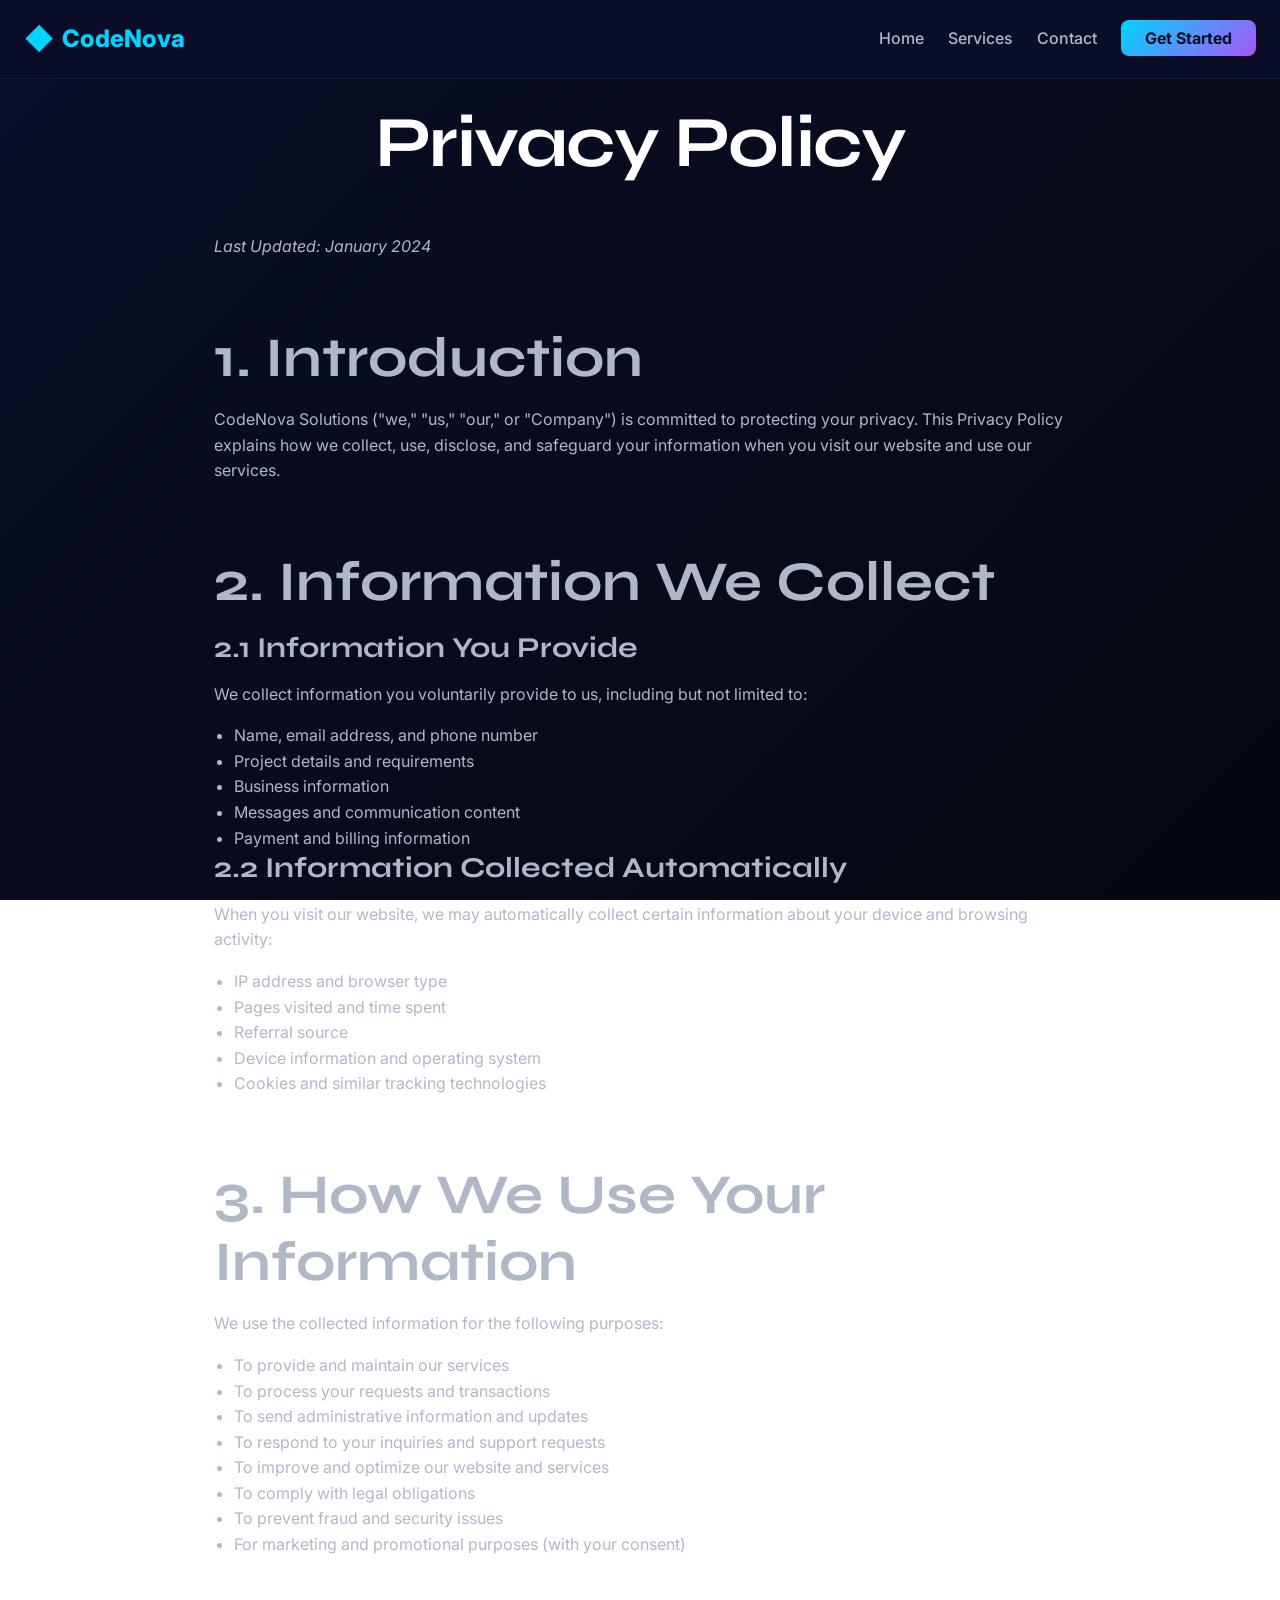
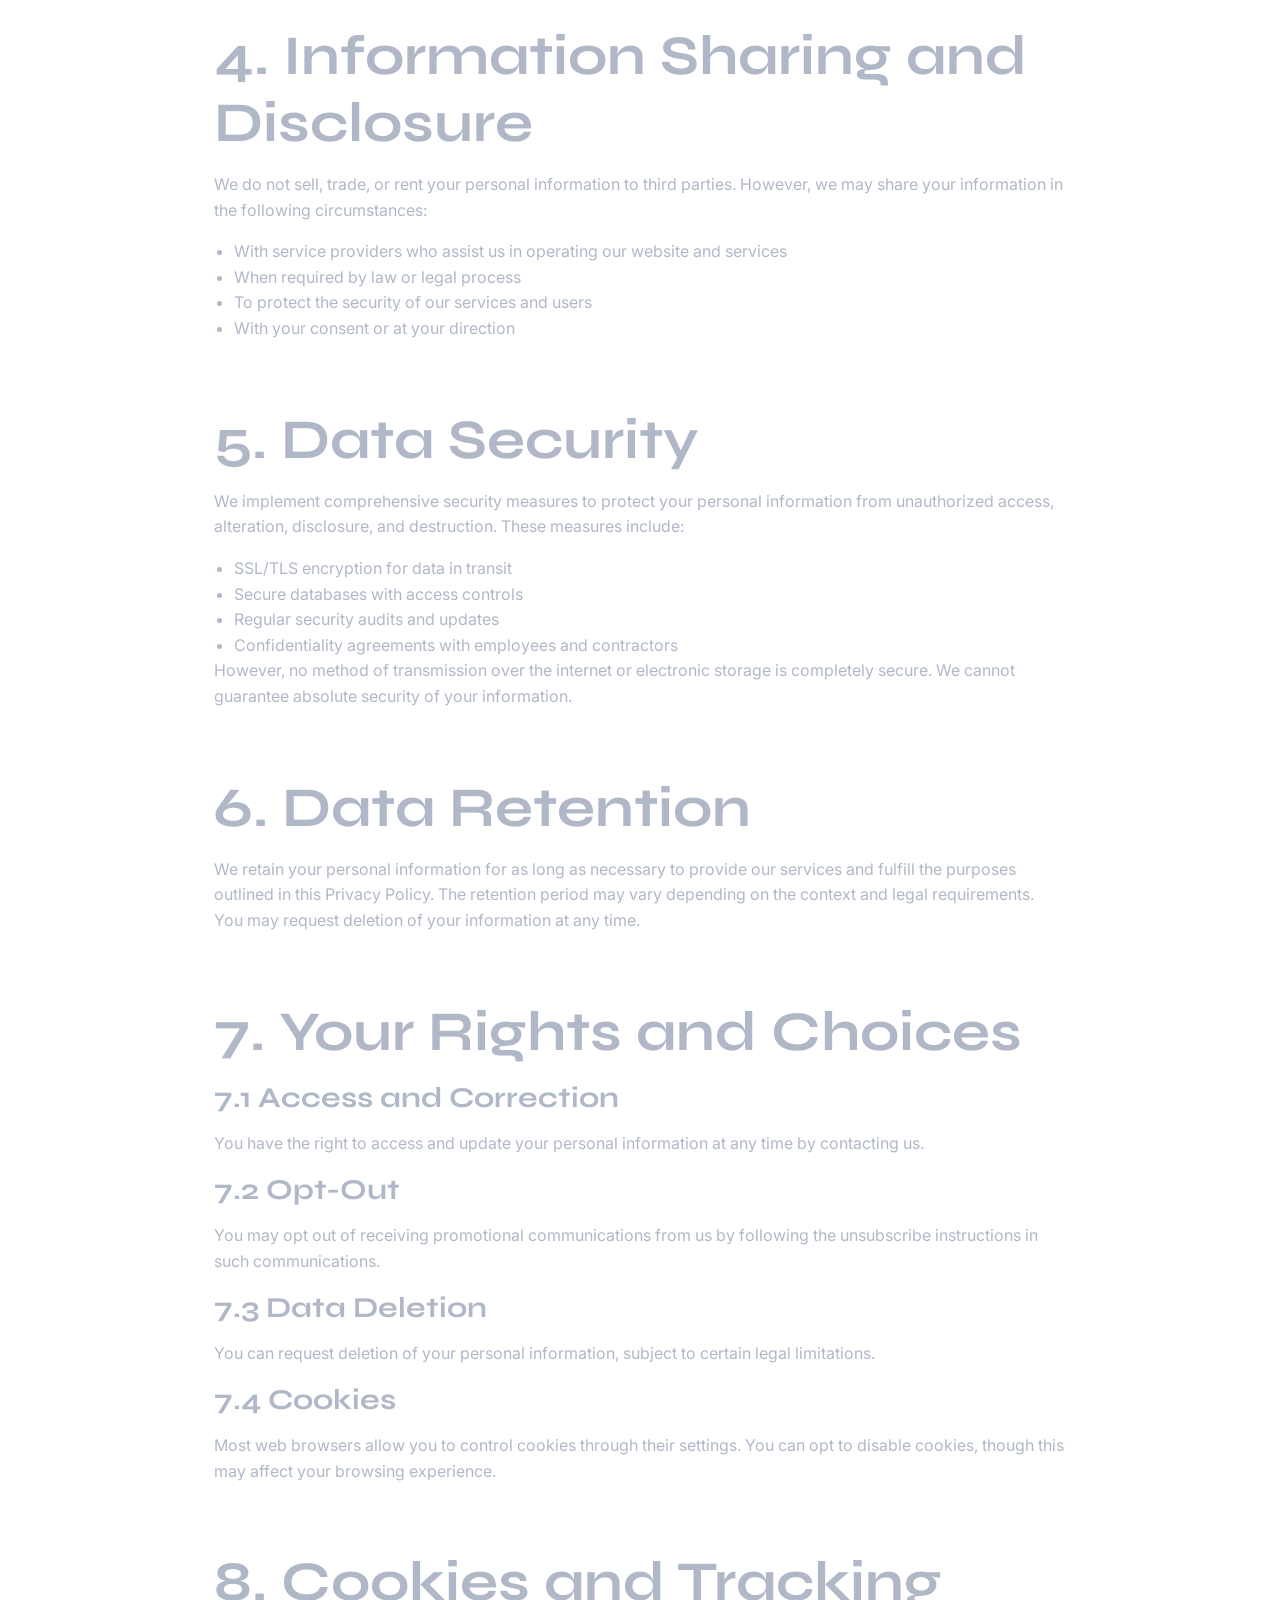
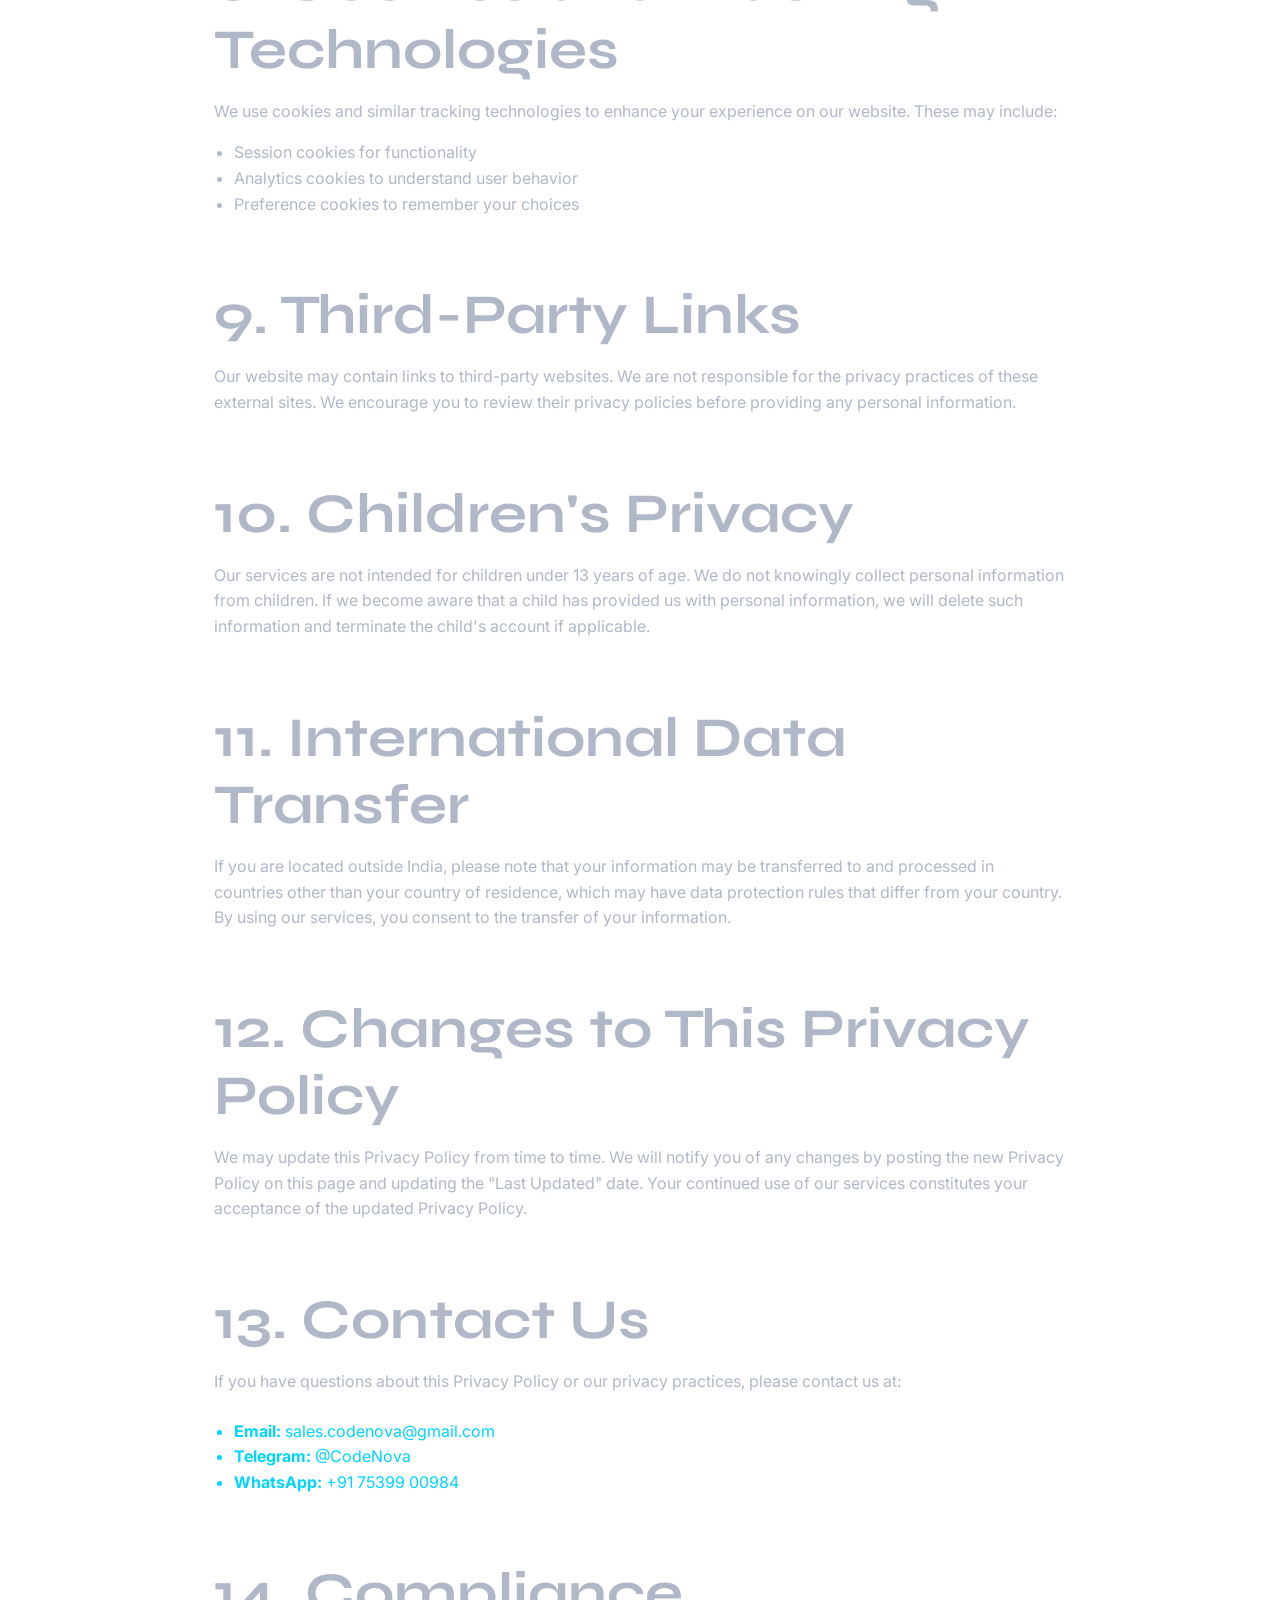
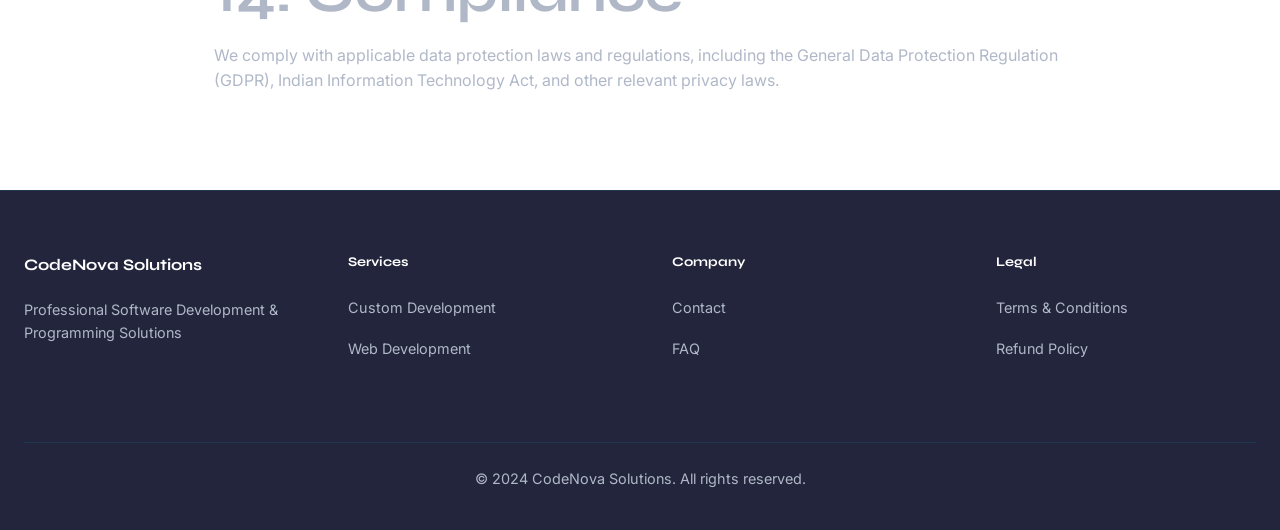
==== privacy.html @ b15859e9 "Add files via upload" ====
<!DOCTYPE html>
<html lang="en">
<head>
    <meta charset="UTF-8">
    <meta name="viewport" content="width=device-width, initial-scale=1.0">
    <meta name="description" content="Privacy Policy for CodeNova Solutions - Professional Software Development Services">
    <meta name="keywords" content="privacy policy, data protection, GDPR, information security">
    <title>Privacy Policy - CodeNova Solutions</title>
    <link rel="icon" type="image/png" href="data:image/svg+xml,<svg xmlns='http://www.w3.org/2000/svg' viewBox='0 0 100 100'><rect fill='%2300d4ff' width='100' height='100'/><text x='50' y='60' font-size='60' font-weight='bold' text-anchor='middle' fill='%230a0e27'>CN</text></svg>">
    <link rel="preconnect" href="https://fonts.googleapis.com">
    <link rel="preconnect" href="https://fonts.gstatic.com" crossorigin>
    <link href="https://fonts.googleapis.com/css2?family=Inter:wght@300;400;500;600;700;800&family=Syne:wght@400;500;600;700;800&display=swap" rel="stylesheet">
    <link rel="stylesheet" href="style.css">
</head>
<body>
    <!-- Navigation -->
    <nav class="navbar">
        <div class="navbar-container">
            <div class="navbar-brand">
                <span class="brand-icon">◆</span>
                <span class="brand-text">CodeNova</span>
            </div>
            <div class="hamburger" id="hamburger">
                <span></span>
                <span></span>
                <span></span>
            </div>
            <ul class="nav-menu" id="navMenu">
                <li><a href="index.html" class="nav-link">Home</a></li>
                <li><a href="index.html#services" class="nav-link">Services</a></li>
                <li><a href="index.html#contact" class="nav-link">Contact</a></li>
                <li><a href="index.html#contact" class="nav-link nav-cta">Get Started</a></li>
            </ul>
        </div>
    </nav>

    <!-- Policy Content -->
    <main style="max-width: 900px; margin: 100px auto 50px; padding: 0 var(--spacing-lg); color: var(--text-secondary);">
        <h1 style="text-align: center; margin-bottom: var(--spacing-2xl); color: var(--text-primary);">Privacy Policy</h1>
        
        <section style="margin-bottom: var(--spacing-3xl);">
            <p style="color: var(--text-secondary); font-style: italic;">Last Updated: January 2024</p>
        </section>

        <section style="margin-bottom: var(--spacing-3xl);">
            <h2>1. Introduction</h2>
            <p>CodeNova Solutions ("we," "us," "our," or "Company") is committed to protecting your privacy. This Privacy Policy explains how we collect, use, disclose, and safeguard your information when you visit our website and use our services.</p>
        </section>

        <section style="margin-bottom: var(--spacing-3xl);">
            <h2>2. Information We Collect</h2>
            <h3>2.1 Information You Provide</h3>
            <p>We collect information you voluntarily provide to us, including but not limited to:</p>
            <ul style="margin-left: 20px; color: var(--text-secondary);">
                <li>Name, email address, and phone number</li>
                <li>Project details and requirements</li>
                <li>Business information</li>
                <li>Messages and communication content</li>
                <li>Payment and billing information</li>
            </ul>

            <h3>2.2 Information Collected Automatically</h3>
            <p>When you visit our website, we may automatically collect certain information about your device and browsing activity:</p>
            <ul style="margin-left: 20px; color: var(--text-secondary);">
                <li>IP address and browser type</li>
                <li>Pages visited and time spent</li>
                <li>Referral source</li>
                <li>Device information and operating system</li>
                <li>Cookies and similar tracking technologies</li>
            </ul>
        </section>

        <section style="margin-bottom: var(--spacing-3xl);">
            <h2>3. How We Use Your Information</h2>
            <p>We use the collected information for the following purposes:</p>
            <ul style="margin-left: 20px; color: var(--text-secondary);">
                <li>To provide and maintain our services</li>
                <li>To process your requests and transactions</li>
                <li>To send administrative information and updates</li>
                <li>To respond to your inquiries and support requests</li>
                <li>To improve and optimize our website and services</li>
                <li>To comply with legal obligations</li>
                <li>To prevent fraud and security issues</li>
                <li>For marketing and promotional purposes (with your consent)</li>
            </ul>
        </section>

        <section style="margin-bottom: var(--spacing-3xl);">
            <h2>4. Information Sharing and Disclosure</h2>
            <p>We do not sell, trade, or rent your personal information to third parties. However, we may share your information in the following circumstances:</p>
            <ul style="margin-left: 20px; color: var(--text-secondary);">
                <li>With service providers who assist us in operating our website and services</li>
                <li>When required by law or legal process</li>
                <li>To protect the security of our services and users</li>
                <li>With your consent or at your direction</li>
            </ul>
        </section>

        <section style="margin-bottom: var(--spacing-3xl);">
            <h2>5. Data Security</h2>
            <p>We implement comprehensive security measures to protect your personal information from unauthorized access, alteration, disclosure, and destruction. These measures include:</p>
            <ul style="margin-left: 20px; color: var(--text-secondary);">
                <li>SSL/TLS encryption for data in transit</li>
                <li>Secure databases with access controls</li>
                <li>Regular security audits and updates</li>
                <li>Confidentiality agreements with employees and contractors</li>
            </ul>
            <p>However, no method of transmission over the internet or electronic storage is completely secure. We cannot guarantee absolute security of your information.</p>
        </section>

        <section style="margin-bottom: var(--spacing-3xl);">
            <h2>6. Data Retention</h2>
            <p>We retain your personal information for as long as necessary to provide our services and fulfill the purposes outlined in this Privacy Policy. The retention period may vary depending on the context and legal requirements. You may request deletion of your information at any time.</p>
        </section>

        <section style="margin-bottom: var(--spacing-3xl);">
            <h2>7. Your Rights and Choices</h2>
            <h3>7.1 Access and Correction</h3>
            <p>You have the right to access and update your personal information at any time by contacting us.</p>

            <h3>7.2 Opt-Out</h3>
            <p>You may opt out of receiving promotional communications from us by following the unsubscribe instructions in such communications.</p>

            <h3>7.3 Data Deletion</h3>
            <p>You can request deletion of your personal information, subject to certain legal limitations.</p>

            <h3>7.4 Cookies</h3>
            <p>Most web browsers allow you to control cookies through their settings. You can opt to disable cookies, though this may affect your browsing experience.</p>
        </section>

        <section style="margin-bottom: var(--spacing-3xl);">
            <h2>8. Cookies and Tracking Technologies</h2>
            <p>We use cookies and similar tracking technologies to enhance your experience on our website. These may include:</p>
            <ul style="margin-left: 20px; color: var(--text-secondary);">
                <li>Session cookies for functionality</li>
                <li>Analytics cookies to understand user behavior</li>
                <li>Preference cookies to remember your choices</li>
            </ul>
        </section>

        <section style="margin-bottom: var(--spacing-3xl);">
            <h2>9. Third-Party Links</h2>
            <p>Our website may contain links to third-party websites. We are not responsible for the privacy practices of these external sites. We encourage you to review their privacy policies before providing any personal information.</p>
        </section>

        <section style="margin-bottom: var(--spacing-3xl);">
            <h2>10. Children's Privacy</h2>
            <p>Our services are not intended for children under 13 years of age. We do not knowingly collect personal information from children. If we become aware that a child has provided us with personal information, we will delete such information and terminate the child's account if applicable.</p>
        </section>

        <section style="margin-bottom: var(--spacing-3xl);">
            <h2>11. International Data Transfer</h2>
            <p>If you are located outside India, please note that your information may be transferred to and processed in countries other than your country of residence, which may have data protection rules that differ from your country. By using our services, you consent to the transfer of your information.</p>
        </section>

        <section style="margin-bottom: var(--spacing-3xl);">
            <h2>12. Changes to This Privacy Policy</h2>
            <p>We may update this Privacy Policy from time to time. We will notify you of any changes by posting the new Privacy Policy on this page and updating the "Last Updated" date. Your continued use of our services constitutes your acceptance of the updated Privacy Policy.</p>
        </section>

        <section style="margin-bottom: var(--spacing-3xl);">
            <h2>13. Contact Us</h2>
            <p>If you have questions about this Privacy Policy or our privacy practices, please contact us at:</p>
            <ul style="margin-left: 20px; color: var(--primary); margin-top: var(--spacing-lg);">
                <li><strong>Email:</strong> sales.codenova@gmail.com</li>
                <li><strong>Telegram:</strong> @CodeNova</li>
                <li><strong>WhatsApp:</strong> +91 75399 00984</li>
            </ul>
        </section>

        <section style="margin-bottom: var(--spacing-3xl);">
            <h2>14. Compliance</h2>
            <p>We comply with applicable data protection laws and regulations, including the General Data Protection Regulation (GDPR), Indian Information Technology Act, and other relevant privacy laws.</p>
        </section>
    </main>

    <!-- Footer -->
    <footer class="footer">
        <div class="footer-content">
            <div class="footer-section">
                <h4>CodeNova Solutions</h4>
                <p>Professional Software Development & Programming Solutions</p>
            </div>
            <div class="footer-section">
                <h5>Services</h5>
                <ul>
                    <li><a href="index.html#services">Custom Development</a></li>
                    <li><a href="index.html#services">Web Development</a></li>
                </ul>
            </div>
            <div class="footer-section">
                <h5>Company</h5>
                <ul>
                    <li><a href="index.html#contact">Contact</a></li>
                    <li><a href="index.html#faq">FAQ</a></li>
                </ul>
            </div>
            <div class="footer-section">
                <h5>Legal</h5>
                <ul>
                    <li><a href="terms.html">Terms & Conditions</a></li>
                    <li><a href="refund.html">Refund Policy</a></li>
                </ul>
            </div>
        </div>
        <div class="footer-bottom">
            <p>&copy; 2024 CodeNova Solutions. All rights reserved.</p>
        </div>
    </footer>

    <script src="script.js"></script>
</body>
</html>
---- style.css ----
/* ============================================
   CodeNova Solutions - Premium CSS
   Dark Theme with Blue/Purple Accents
   ============================================ */

/* ============================================
   1. CSS Variables & Root
   ============================================ */
:root {
    /* Colors */
    --primary: #00d4ff;
    --secondary: #a855f7;
    --dark-bg: #0a0e27;
    --darker-bg: #050810;
    --card-bg: rgba(30, 39, 68, 0.6);
    --text-primary: #ffffff;
    --text-secondary: #b0b8c8;
    --border-color: rgba(0, 212, 255, 0.1);
    --success: #10b981;
    --error: #ef4444;
    
    /* Typography */
    --font-display: 'Syne', sans-serif;
    --font-body: 'Inter', sans-serif;
    
    /* Spacing */
    --spacing-xs: 0.25rem;
    --spacing-sm: 0.5rem;
    --spacing-md: 1rem;
    --spacing-lg: 1.5rem;
    --spacing-xl: 2rem;
    --spacing-2xl: 3rem;
    --spacing-3xl: 4rem;
    --spacing-4xl: 6rem;
    
    /* Transitions */
    --transition-fast: 0.2s ease-in-out;
    --transition-normal: 0.3s ease-in-out;
    --transition-slow: 0.5s ease-in-out;
}

/* ============================================
   2. Global Styles
   ============================================ */
* {
    margin: 0;
    padding: 0;
    box-sizing: border-box;
}

html {
    scroll-behavior: smooth;
    scroll-padding-top: 60px;
}

body {
    font-family: var(--font-body);
    background: linear-gradient(135deg, var(--dark-bg) 0%, var(--darker-bg) 100%);
    color: var(--text-primary);
    line-height: 1.6;
    overflow-x: hidden;
    background-attachment: fixed;
}

/* Remove animations for users who prefer reduced motion */
@media (prefers-reduced-motion: reduce) {
    * {
        animation-duration: 0.01ms !important;
        animation-iteration-count: 1 !important;
        transition-duration: 0.01ms !important;
    }
}

/* ============================================
   3. Typography
   ============================================ */
h1, h2, h3, h4, h5, h6 {
    font-family: var(--font-display);
    font-weight: 700;
    line-height: 1.2;
    margin-bottom: var(--spacing-md);
}

h1 {
    font-size: clamp(2rem, 8vw, 4.5rem);
    letter-spacing: -0.02em;
}

h2 {
    font-size: clamp(1.8rem, 5vw, 3.5rem);
}

h3 {
    font-size: clamp(1.3rem, 3vw, 1.8rem);
}

p {
    color: var(--text-secondary);
    margin-bottom: var(--spacing-md);
}

a {
    color: var(--primary);
    text-decoration: none;
    transition: color var(--transition-fast);
}

a:hover {
    color: var(--secondary);
}

/* ============================================
   4. Loading Animation
   ============================================ */
.loader {
    position: fixed;
    top: 0;
    left: 0;
    width: 100%;
    height: 100%;
    background: var(--darker-bg);
    display: flex;
    justify-content: center;
    align-items: center;
    z-index: 9999;
    animation: fadeOut 0.6s ease-in-out 2.4s forwards;
}

.loader-spinner {
    width: 50px;
    height: 50px;
    border: 3px solid var(--border-color);
    border-top: 3px solid var(--primary);
    border-radius: 50%;
    animation: spin 1s linear infinite;
}

@keyframes spin {
    to { transform: rotate(360deg); }
}

@keyframes fadeOut {
    to {
        opacity: 0;
        visibility: hidden;
    }
}

/* ============================================
   5. Navigation Bar
   ============================================ */
.navbar {
    position: fixed;
    top: 0;
    width: 100%;
    background: rgba(10, 14, 39, 0.95);
    backdrop-filter: blur(10px);
    border-bottom: 1px solid var(--border-color);
    z-index: 1000;
    transition: transform var(--transition-normal);
}

.navbar-container {
    max-width: 1400px;
    margin: 0 auto;
    padding: var(--spacing-md) var(--spacing-lg);
    display: flex;
    justify-content: space-between;
    align-items: center;
}

.navbar-brand {
    display: flex;
    align-items: center;
    gap: var(--spacing-sm);
    font-size: 1.5rem;
    font-weight: 800;
    color: var(--primary);
    cursor: pointer;
}

.brand-icon {
    font-size: 1.8rem;
    animation: pulse 2s ease-in-out infinite;
}

@keyframes pulse {
    0%, 100% { opacity: 1; }
    50% { opacity: 0.7; }
}

.nav-menu {
    display: flex;
    list-style: none;
    gap: var(--spacing-lg);
    align-items: center;
}

.nav-link {
    color: var(--text-secondary);
    font-weight: 500;
    transition: color var(--transition-fast);
    position: relative;
}

.nav-link:hover {
    color: var(--primary);
}

.nav-link::after {
    content: '';
    position: absolute;
    bottom: -5px;
    left: 0;
    width: 0;
    height: 2px;
    background: var(--primary);
    transition: width var(--transition-fast);
}

.nav-link:hover::after {
    width: 100%;
}

.nav-cta {
    background: linear-gradient(135deg, var(--primary), var(--secondary));
    padding: var(--spacing-sm) var(--spacing-lg);
    border-radius: 8px;
    color: var(--dark-bg);
    font-weight: 700;
}

.nav-cta:hover {
    transform: translateY(-2px);
    box-shadow: 0 10px 30px rgba(0, 212, 255, 0.3);
}

.hamburger {
    display: none;
    flex-direction: column;
    cursor: pointer;
    gap: 6px;
}

.hamburger span {
    width: 25px;
    height: 3px;
    background: var(--primary);
    border-radius: 2px;
    transition: all var(--transition-normal);
}

/* Mobile Navigation */
@media (max-width: 768px) {
    .hamburger {
        display: flex;
    }
    
    .nav-menu {
        position: absolute;
        top: 60px;
        left: 0;
        width: 100%;
        background: rgba(10, 14, 39, 0.98);
        backdrop-filter: blur(10px);
        flex-direction: column;
        gap: 0;
        max-height: 0;
        overflow: hidden;
        transition: max-height var(--transition-normal);
    }
    
    .nav-menu.active {
        max-height: 400px;
    }
    
    .nav-menu li {
        width: 100%;
    }
    
    .nav-link {
        display: block;
        padding: var(--spacing-md) var(--spacing-lg);
        border-bottom: 1px solid var(--border-color);
    }
    
    .nav-link::after {
        display: none;
    }
    
    .hamburger.active span:nth-child(1) {
        transform: rotate(45deg) translate(10px, 10px);
    }
    
    .hamburger.active span:nth-child(2) {
        opacity: 0;
    }
    
    .hamburger.active span:nth-child(3) {
        transform: rotate(-45deg) translate(7px, -7px);
    }
}

/* ============================================
   6. Hero Section
   ============================================ */
.hero {
    min-height: 100vh;
    display: grid;
    grid-template-columns: 1fr 1fr;
    align-items: center;
    padding: var(--spacing-4xl) var(--spacing-lg);
    margin-top: 60px;
    position: relative;
    overflow: hidden;
}

.hero-gradient {
    position: absolute;
    top: -50%;
    right: -50%;
    width: 100%;
    height: 100%;
    background: radial-gradient(circle, rgba(0, 212, 255, 0.1) 0%, transparent 70%);
    pointer-events: none;
}

.hero-content {
    z-index: 2;
    max-width: 600px;
    animation: slideInLeft 0.8s ease-out;
}

@keyframes slideInLeft {
    from {
        opacity: 0;
        transform: translateX(-50px);
    }
    to {
        opacity: 1;
        transform: translateX(0);
    }
}

.hero-badge {
    display: inline-flex;
    align-items: center;
    gap: var(--spacing-sm);
    background: rgba(0, 212, 255, 0.1);
    border: 1px solid var(--border-color);
    padding: var(--spacing-sm) var(--spacing-lg);
    border-radius: 50px;
    margin-bottom: var(--spacing-lg);
    font-size: 0.9rem;
    font-weight: 600;
    color: var(--primary);
    animation: fadeInUp 0.8s ease-out;
}

.badge-dot {
    width: 8px;
    height: 8px;
    background: var(--primary);
    border-radius: 50%;
    animation: blink 2s infinite;
}

@keyframes blink {
    0%, 100% { opacity: 1; }
    50% { opacity: 0.3; }
}

@keyframes fadeInUp {
    from {
        opacity: 0;
        transform: translateY(20px);
    }
    to {
        opacity: 1;
        transform: translateY(0);
    }
}

.hero-title {
    margin-bottom: var(--spacing-lg);
    background: linear-gradient(135deg, var(--primary), var(--secondary));
    -webkit-background-clip: text;
    -webkit-text-fill-color: transparent;
    background-clip: text;
    line-height: 1.1;
    animation: fadeInUp 0.8s ease-out 0.1s both;
}

.typing-text {
    min-height: 1.2em;
}

.typing-cursor {
    display: inline-block;
    width: 3px;
    height: 1em;
    background: var(--primary);
    margin-left: 5px;
    animation: blink 1s ease-in-out infinite;
}

.hero-subtitle {
    font-size: 1.1rem;
    color: var(--text-secondary);
    margin-bottom: var(--spacing-2xl);
    max-width: 500px;
    animation: fadeInUp 0.8s ease-out 0.2s both;
}

.hero-cta {
    display: flex;
    gap: var(--spacing-lg);
    flex-wrap: wrap;
    animation: fadeInUp 0.8s ease-out 0.3s both;
}

.btn {
    padding: 12px 30px;
    border-radius: 8px;
    font-weight: 600;
    border: none;
    cursor: pointer;
    transition: all var(--transition-normal);
    display: inline-block;
    text-align: center;
    white-space: nowrap;
}

.btn-primary {
    background: linear-gradient(135deg, var(--primary), var(--secondary));
    color: var(--dark-bg);
    box-shadow: 0 10px 30px rgba(0, 212, 255, 0.3);
}

.btn-primary:hover {
    transform: translateY(-3px);
    box-shadow: 0 15px 40px rgba(0, 212, 255, 0.4);
}

.btn-secondary {
    background: transparent;
    color: var(--primary);
    border: 2px solid var(--primary);
}

.btn-secondary:hover {
    background: rgba(0, 212, 255, 0.1);
    transform: translateY(-3px);
}

.btn-full {
    width: 100%;
}

/* Hero Visual */
.hero-visual {
    position: relative;
    z-index: 2;
    display: flex;
    justify-content: center;
    align-items: center;
    animation: slideInRight 0.8s ease-out;
}

@keyframes slideInRight {
    from {
        opacity: 0;
        transform: translateX(50px);
    }
    to {
        opacity: 1;
        transform: translateX(0);
    }
}

.floating-card {
    position: absolute;
    backdrop-filter: blur(10px);
    border: 1px solid var(--border-color);
    background: rgba(30, 39, 68, 0.5);
    padding: var(--spacing-lg);
    border-radius: 12px;
    text-align: center;
    animation: float 4s ease-in-out infinite;
}

.card-1 {
    width: 150px;
    top: 20%;
    left: 10%;
    animation-delay: 0s;
}

.card-2 {
    width: 150px;
    top: 50%;
    right: 15%;
    animation-delay: 0.5s;
}

.card-3 {
    width: 150px;
    bottom: 20%;
    left: 20%;
    animation-delay: 1s;
}

@keyframes float {
    0%, 100% { transform: translateY(0px); }
    50% { transform: translateY(-20px); }
}

.card-icon {
    font-size: 2.5rem;
    margin-bottom: var(--spacing-sm);
    color: var(--primary);
}

.floating-card p {
    font-size: 0.9rem;
    color: var(--text-secondary);
    margin: 0;
}

@media (max-width: 1024px) {
    .hero {
        grid-template-columns: 1fr;
        padding: var(--spacing-3xl) var(--spacing-lg);
    }
    
    .hero-visual {
        margin-top: var(--spacing-3xl);
    }
    
    .floating-card {
        position: static;
        animation: none;
        margin: var(--spacing-lg);
    }
}

/* ============================================
   7. Stats Section
   ============================================ */
.stats {
    background: rgba(30, 39, 68, 0.3);
    padding: var(--spacing-4xl) var(--spacing-lg);
    border: 1px solid var(--border-color);
}

.stats-container {
    max-width: 1200px;
    margin: 0 auto;
    display: grid;
    grid-template-columns: repeat(auto-fit, minmax(200px, 1fr));
    gap: var(--spacing-3xl);
}

.stat-item {
    text-align: center;
    animation: fadeInUp 0.8s ease-out;
}

.stat-number {
    font-size: clamp(2rem, 5vw, 3rem);
    font-weight: 800;
    background: linear-gradient(135deg, var(--primary), var(--secondary));
    -webkit-background-clip: text;
    -webkit-text-fill-color: transparent;
    background-clip: text;
    margin-bottom: var(--spacing-sm);
    font-family: var(--font-display);
}

.stat-label {
    color: var(--text-secondary);
    font-weight: 600;
    margin: 0;
}

/* ============================================
   8. Glassmorphism Cards
   ============================================ */
.glass-card {
    background: rgba(30, 39, 68, 0.6);
    border: 1px solid var(--border-color);
    backdrop-filter: blur(20px);
    border-radius: 16px;
    padding: var(--spacing-xl);
    transition: all var(--transition-normal);
}

.glass-card:hover {
    background: rgba(30, 39, 68, 0.8);
    border-color: rgba(0, 212, 255, 0.3);
    transform: translateY(-5px);
    box-shadow: 0 20px 40px rgba(0, 212, 255, 0.1);
}

/* ============================================
   9. Services Section
   ============================================ */
.services {
    padding: var(--spacing-4xl) var(--spacing-lg);
    max-width: 1400px;
    margin: 0 auto;
}

.section-header {
    text-align: center;
    margin-bottom: var(--spacing-4xl);
}

.section-title {
    background: linear-gradient(135deg, var(--primary), var(--secondary));
    -webkit-background-clip: text;
    -webkit-text-fill-color: transparent;
    background-clip: text;
    margin-bottom: var(--spacing-md);
}

.section-subtitle {
    color: var(--text-secondary);
    max-width: 600px;
    margin: 0 auto;
}

.services-grid {
    display: grid;
    grid-template-columns: repeat(auto-fit, minmax(320px, 1fr));
    gap: var(--spacing-2xl);
}

.service-card {
    position: relative;
}

.service-card::before {
    content: '';
    position: absolute;
    top: -2px;
    left: 0;
    right: 0;
    height: 2px;
    background: linear-gradient(90deg, var(--primary), var(--secondary), transparent);
    border-radius: 2px;
    opacity: 0;
    transition: opacity var(--transition-normal);
}

.service-card:hover::before {
    opacity: 1;
}

.service-icon {
    font-size: 2.5rem;
    color: var(--primary);
    margin-bottom: var(--spacing-lg);
}

.icon-symbol {
    font-weight: bold;
}

.service-card h3 {
    margin-bottom: var(--spacing-md);
    color: var(--text-primary);
}

.service-card p {
    font-size: 0.95rem;
    margin-bottom: var(--spacing-lg);
}

.service-features {
    list-style: none;
    padding: 0;
}

.service-features li {
    padding: 0.5rem 0;
    font-size: 0.9rem;
    color: var(--text-secondary);
}

.service-features li::before {
    content: '';
    display: inline-block;
    margin-right: var(--spacing-sm);
}

/* ============================================
   10. Technologies Section
   ============================================ */
.technologies {
    padding: var(--spacing-4xl) var(--spacing-lg);
    max-width: 1400px;
    margin: 0 auto;
}

.tech-grid {
    display: grid;
    grid-template-columns: repeat(auto-fit, minmax(140px, 1fr));
    gap: var(--spacing-2xl);
}

.tech-item {
    text-align: center;
    display: flex;
    flex-direction: column;
    justify-content: center;
    align-items: center;
    min-height: 150px;
}

.tech-logo {
    font-size: 1.8rem;
    font-weight: 800;
    background: linear-gradient(135deg, var(--primary), var(--secondary));
    -webkit-background-clip: text;
    -webkit-text-fill-color: transparent;
    background-clip: text;
    margin-bottom: var(--spacing-md);
    font-family: var(--font-display);
}

.tech-item p {
    font-size: 0.85rem;
    margin: 0;
}

/* ============================================
   11. Process Section
   ============================================ */
.process {
    padding: var(--spacing-4xl) var(--spacing-lg);
    max-width: 1400px;
    margin: 0 auto;
}

.process-timeline {
    display: grid;
    grid-template-columns: repeat(auto-fit, minmax(280px, 1fr));
    gap: var(--spacing-2xl);
    position: relative;
}

.process-step {
    position: relative;
    padding-left: 60px;
}

.step-number {
    position: absolute;
    left: 0;
    top: 0;
    font-size: 1.8rem;
    font-weight: 800;
    background: linear-gradient(135deg, var(--primary), var(--secondary));
    -webkit-background-clip: text;
    -webkit-text-fill-color: transparent;
    background-clip: text;
    font-family: var(--font-display);
}

.process-step h3 {
    margin-bottom: var(--spacing-md);
    margin-top: 0;
}

.process-step p {
    font-size: 0.95rem;
}

.step-icon {
    position: absolute;
    right: 0;
    top: 0;
    color: var(--primary);
    font-size: 1.5rem;
    opacity: 0.5;
}

/* ============================================
   12. Why Us Section
   ============================================ */
.why-us {
    padding: var(--spacing-4xl) var(--spacing-lg);
    max-width: 1400px;
    margin: 0 auto;
}

.why-us-grid {
    display: grid;
    grid-template-columns: repeat(auto-fit, minmax(280px, 1fr));
    gap: var(--spacing-2xl);
}

.why-item {
    display: flex;
    flex-direction: column;
    align-items: center;
    text-align: center;
}

.why-icon {
    font-size: 3rem;
    margin-bottom: var(--spacing-lg);
}

.why-item h3 {
    margin-bottom: var(--spacing-md);
}

/* ============================================
   13. Testimonials Section
   ============================================ */
.testimonials {
    padding: var(--spacing-4xl) var(--spacing-lg);
    max-width: 1400px;
    margin: 0 auto;
}

.testimonials-grid {
    display: grid;
    grid-template-columns: repeat(auto-fit, minmax(300px, 1fr));
    gap: var(--spacing-2xl);
}

.testimonial-card {
    display: flex;
    flex-direction: column;
}

.testimonial-stars {
    font-size: 1.2rem;
    color: var(--primary);
    margin-bottom: var(--spacing-md);
}

.testimonial-text {
    flex-grow: 1;
    font-size: 0.95rem;
    line-height: 1.8;
    margin-bottom: var(--spacing-lg);
    color: var(--text-secondary);
}

.testimonial-author {
    display: flex;
    align-items: center;
    gap: var(--spacing-md);
}

.author-avatar {
    width: 48px;
    height: 48px;
    background: linear-gradient(135deg, var(--primary), var(--secondary));
    border-radius: 50%;
    display: flex;
    align-items: center;
    justify-content: center;
    font-weight: 700;
    color: var(--dark-bg);
}

.author-info h4 {
    margin: 0 0 2px 0;
    font-size: 0.95rem;
}

.author-info p {
    margin: 0;
    font-size: 0.8rem;
    color: var(--text-secondary);
}

/* ============================================
   14. FAQ Section
   ============================================ */
.faq {
    padding: var(--spacing-4xl) var(--spacing-lg);
    max-width: 900px;
    margin: 0 auto;
}

.faq-container {
    display: flex;
    flex-direction: column;
    gap: var(--spacing-lg);
}

.faq-item {
    cursor: pointer;
}

.faq-question {
    display: flex;
    justify-content: space-between;
    align-items: center;
    gap: var(--spacing-lg);
    font-weight: 600;
    transition: color var(--transition-fast);
}

.faq-question:hover {
    color: var(--primary);
}

.faq-icon {
    font-size: 1.5rem;
    transition: transform var(--transition-normal);
    color: var(--primary);
}

.faq-item.active .faq-icon {
    transform: rotate(45deg);
}

.faq-answer {
    max-height: 0;
    overflow: hidden;
    transition: max-height var(--transition-normal);
    padding: 0;
}

.faq-item.active .faq-answer {
    max-height: 300px;
    padding: var(--spacing-lg) 0;
    border-top: 1px solid var(--border-color);
}

.faq-answer p {
    margin: 0;
    font-size: 0.95rem;
}

/* ============================================
   15. Contact Section
   ============================================ */
.contact {
    padding: var(--spacing-4xl) var(--spacing-lg);
    max-width: 1400px;
    margin: 0 auto;
}

.contact-wrapper {
    display: grid;
    grid-template-columns: 1fr 1fr;
    gap: var(--spacing-3xl);
}

.contact-form-box {
    display: flex;
    flex-direction: column;
}

.contact-form-box h3 {
    margin-bottom: var(--spacing-lg);
}

.contact-form {
    display: flex;
    flex-direction: column;
    gap: var(--spacing-lg);
}

.form-group {
    display: flex;
    flex-direction: column;
    position: relative;
}

.form-group input,
.form-group textarea {
    background: rgba(10, 14, 39, 0.8);
    border: 1px solid var(--border-color);
    color: var(--text-primary);
    padding: 12px 16px;
    border-radius: 8px;
    font-family: var(--font-body);
    font-size: 1rem;
    transition: all var(--transition-fast);
}

.form-group input::placeholder,
.form-group textarea::placeholder {
    color: rgba(176, 184, 200, 0.5);
}

.form-group input:focus,
.form-group textarea:focus {
    outline: none;
    border-color: var(--primary);
    background: rgba(0, 212, 255, 0.05);
    box-shadow: 0 0 20px rgba(0, 212, 255, 0.1);
}

.form-error {
    color: var(--error);
    font-size: 0.8rem;
    margin-top: 4px;
    min-height: 20px;
}

.form-success {
    background: rgba(16, 185, 129, 0.1);
    border: 1px solid var(--success);
    padding: var(--spacing-lg);
    border-radius: 8px;
    color: var(--success);
    text-align: center;
}

.contact-info {
    display: flex;
    flex-direction: column;
    gap: var(--spacing-lg);
}

.info-card {
    display: flex;
    flex-direction: column;
}

.info-card h4 {
    margin-bottom: var(--spacing-md);
}

.info-card p {
    margin-bottom: var(--spacing-lg);
}

.copy-btn,
.link-btn {
    background: rgba(0, 212, 255, 0.1);
    border: 1px solid var(--primary);
    color: var(--primary);
    padding: 8px 16px;
    border-radius: 6px;
    font-weight: 600;
    cursor: pointer;
    transition: all var(--transition-fast);
    font-family: var(--font-body);
}

.copy-btn:hover,
.link-btn:hover {
    background: var(--primary);
    color: var(--dark-bg);
}

@media (max-width: 768px) {
    .contact-wrapper {
        grid-template-columns: 1fr;
    }
}

/* ============================================
   16. Footer
   ============================================ */
.footer {
    background: rgba(10, 14, 39, 0.9);
    border-top: 1px solid var(--border-color);
    padding: var(--spacing-3xl) var(--spacing-lg) var(--spacing-lg);
    margin-top: var(--spacing-4xl);
}

.footer-content {
    max-width: 1400px;
    margin: 0 auto;
    display: grid;
    grid-template-columns: repeat(auto-fit, minmax(200px, 1fr));
    gap: var(--spacing-3xl);
    margin-bottom: var(--spacing-3xl);
}

.footer-section h4,
.footer-section h5 {
    margin-bottom: var(--spacing-lg);
    color: var(--text-primary);
}

.footer-section p {
    color: var(--text-secondary);
    font-size: 0.9rem;
}

.footer-section ul {
    list-style: none;
}

.footer-section ul li {
    margin-bottom: var(--spacing-md);
}

.footer-section a {
    color: var(--text-secondary);
    font-size: 0.9rem;
    transition: color var(--transition-fast);
}

.footer-section a:hover {
    color: var(--primary);
}

.social-links {
    display: flex;
    gap: var(--spacing-lg);
    margin-top: var(--spacing-lg);
}

.social-icon {
    display: inline-flex;
    align-items: center;
    justify-content: center;
    width: 40px;
    height: 40px;
    background: rgba(0, 212, 255, 0.1);
    border: 1px solid var(--border-color);
    border-radius: 8px;
    color: var(--primary);
    transition: all var(--transition-fast);
}

.social-icon:hover {
    background: var(--primary);
    color: var(--dark-bg);
    transform: translateY(-3px);
}

.footer-bottom {
    max-width: 1400px;
    margin: 0 auto;
    text-align: center;
    padding-top: var(--spacing-lg);
    border-top: 1px solid var(--border-color);
    color: var(--text-secondary);
    font-size: 0.9rem;
}

/* ============================================
   17. Back to Top Button
   ============================================ */
.back-to-top {
    position: fixed;
    bottom: 30px;
    right: 30px;
    width: 50px;
    height: 50px;
    background: linear-gradient(135deg, var(--primary), var(--secondary));
    color: var(--dark-bg);
    border: none;
    border-radius: 50%;
    font-size: 1.5rem;
    font-weight: bold;
    cursor: pointer;
    display: none;
    align-items: center;
    justify-content: center;
    transition: all var(--transition-normal);
    z-index: 500;
    box-shadow: 0 10px 30px rgba(0, 212, 255, 0.3);
}

.back-to-top.show {
    display: flex;
    animation: slideUp 0.3s ease-out;
}

.back-to-top:hover {
    transform: translateY(-5px);
    box-shadow: 0 15px 40px rgba(0, 212, 255, 0.4);
}

@keyframes slideUp {
    from {
        opacity: 0;
        transform: translateY(20px);
    }
    to {
        opacity: 1;
        transform: translateY(0);
    }
}

/* ============================================
   18. Scroll Reveal Animation
   ============================================ */
.reveal-item {
    opacity: 0;
    transform: translateY(30px);
    animation: revealScroll 0.8s ease-out forwards;
}

@keyframes revealScroll {
    to {
        opacity: 1;
        transform: translateY(0);
    }
}

/* ============================================
   19. Responsive Design
   ============================================ */
@media (max-width: 1024px) {
    .stats-container {
        gap: var(--spacing-2xl);
    }
    
    .services-grid,
    .tech-grid,
    .process-timeline,
    .why-us-grid,
    .testimonials-grid {
        grid-template-columns: repeat(auto-fit, minmax(250px, 1fr));
    }
}

@media (max-width: 768px) {
    :root {
        --spacing-4xl: 3rem;
        --spacing-3xl: 2rem;
    }
    
    html {
        scroll-padding-top: 50px;
    }
    
    .navbar-container {
        padding: var(--spacing-md);
    }
    
    .hero {
        min-height: auto;
        padding: var(--spacing-2xl) var(--spacing-lg);
        margin-top: 50px;
    }
    
    .hero-cta {
        flex-direction: column;
    }
    
    .btn {
        width: 100%;
    }
    
    .tech-grid {
        grid-template-columns: repeat(2, 1fr);
    }
    
    .footer-content {
        grid-template-columns: 1fr;
        gap: var(--spacing-2xl);
    }
    
    .back-to-top {
        width: 45px;
        height: 45px;
        bottom: 20px;
        right: 20px;
        font-size: 1.2rem;
    }
}

@media (max-width: 480px) {
    :root {
        --spacing-xl: 1rem;
        --spacing-lg: 1rem;
    }
    
    h1 {
        font-size: 1.8rem;
    }
    
    h2 {
        font-size: 1.4rem;
    }
    
    .services-grid,
    .process-timeline,
    .why-us-grid,
    .testimonials-grid {
        grid-template-columns: 1fr;
    }
    
    .hero-visual {
        display: none;
    }
    
    .stat-number {
        font-size: 1.8rem;
    }
    
    .floating-card {
        position: static;
        margin: var(--spacing-md) 0;
    }
}

/* ============================================
   20. Utility Classes
   ============================================ */
.container {
    max-width: 1400px;
    margin: 0 auto;
    padding: 0 var(--spacing-lg);
}

.text-center {
    text-align: center;
}

.text-gradient {
    background: linear-gradient(135deg, var(--primary), var(--secondary));
    -webkit-background-clip: text;
    -webkit-text-fill-color: transparent;
    background-clip: text;
}

.hidden {
    display: none !important;
}

/* Scrollbar Styling */
::-webkit-scrollbar {
    width: 10px;
}

::-webkit-scrollbar-track {
    background: var(--dark-bg);
}

::-webkit-scrollbar-thumb {
    background: var(--primary);
    border-radius: 5px;
}

::-webkit-scrollbar-thumb:hover {
    background: var(--secondary);
}
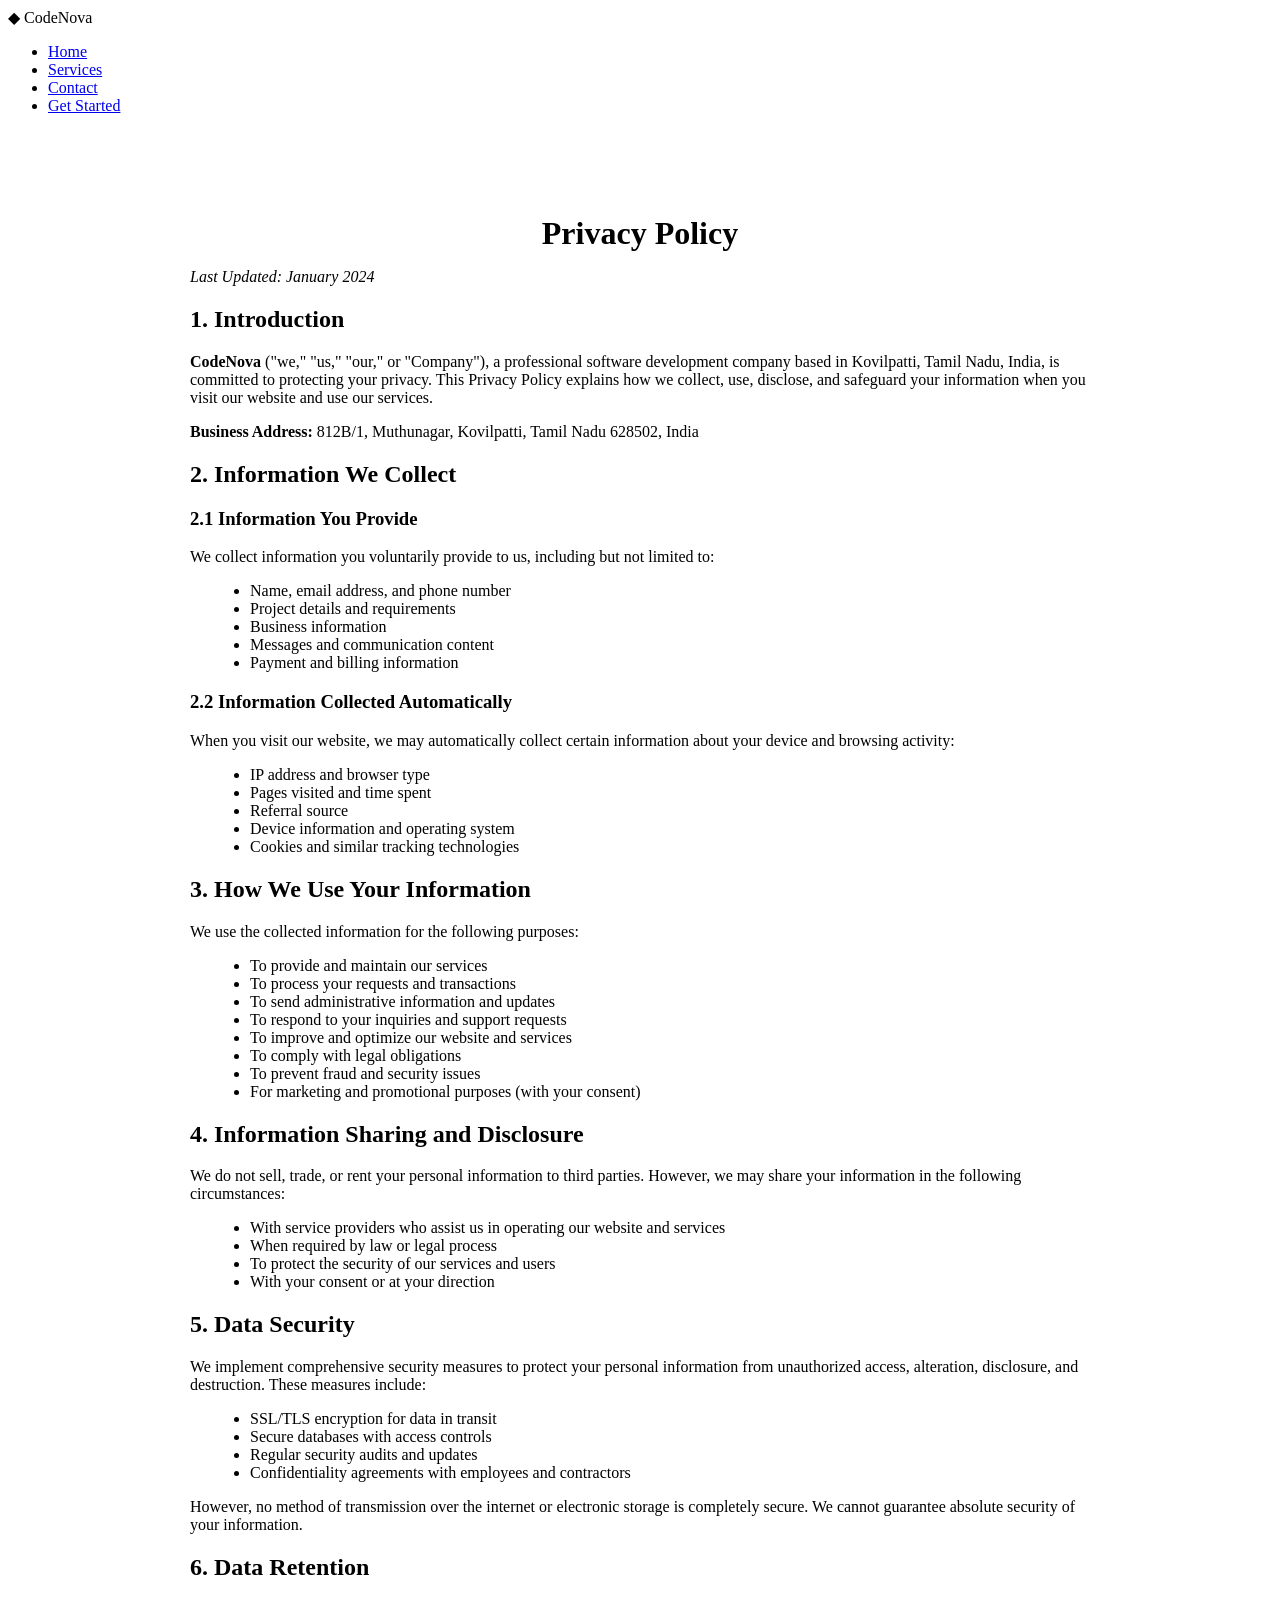
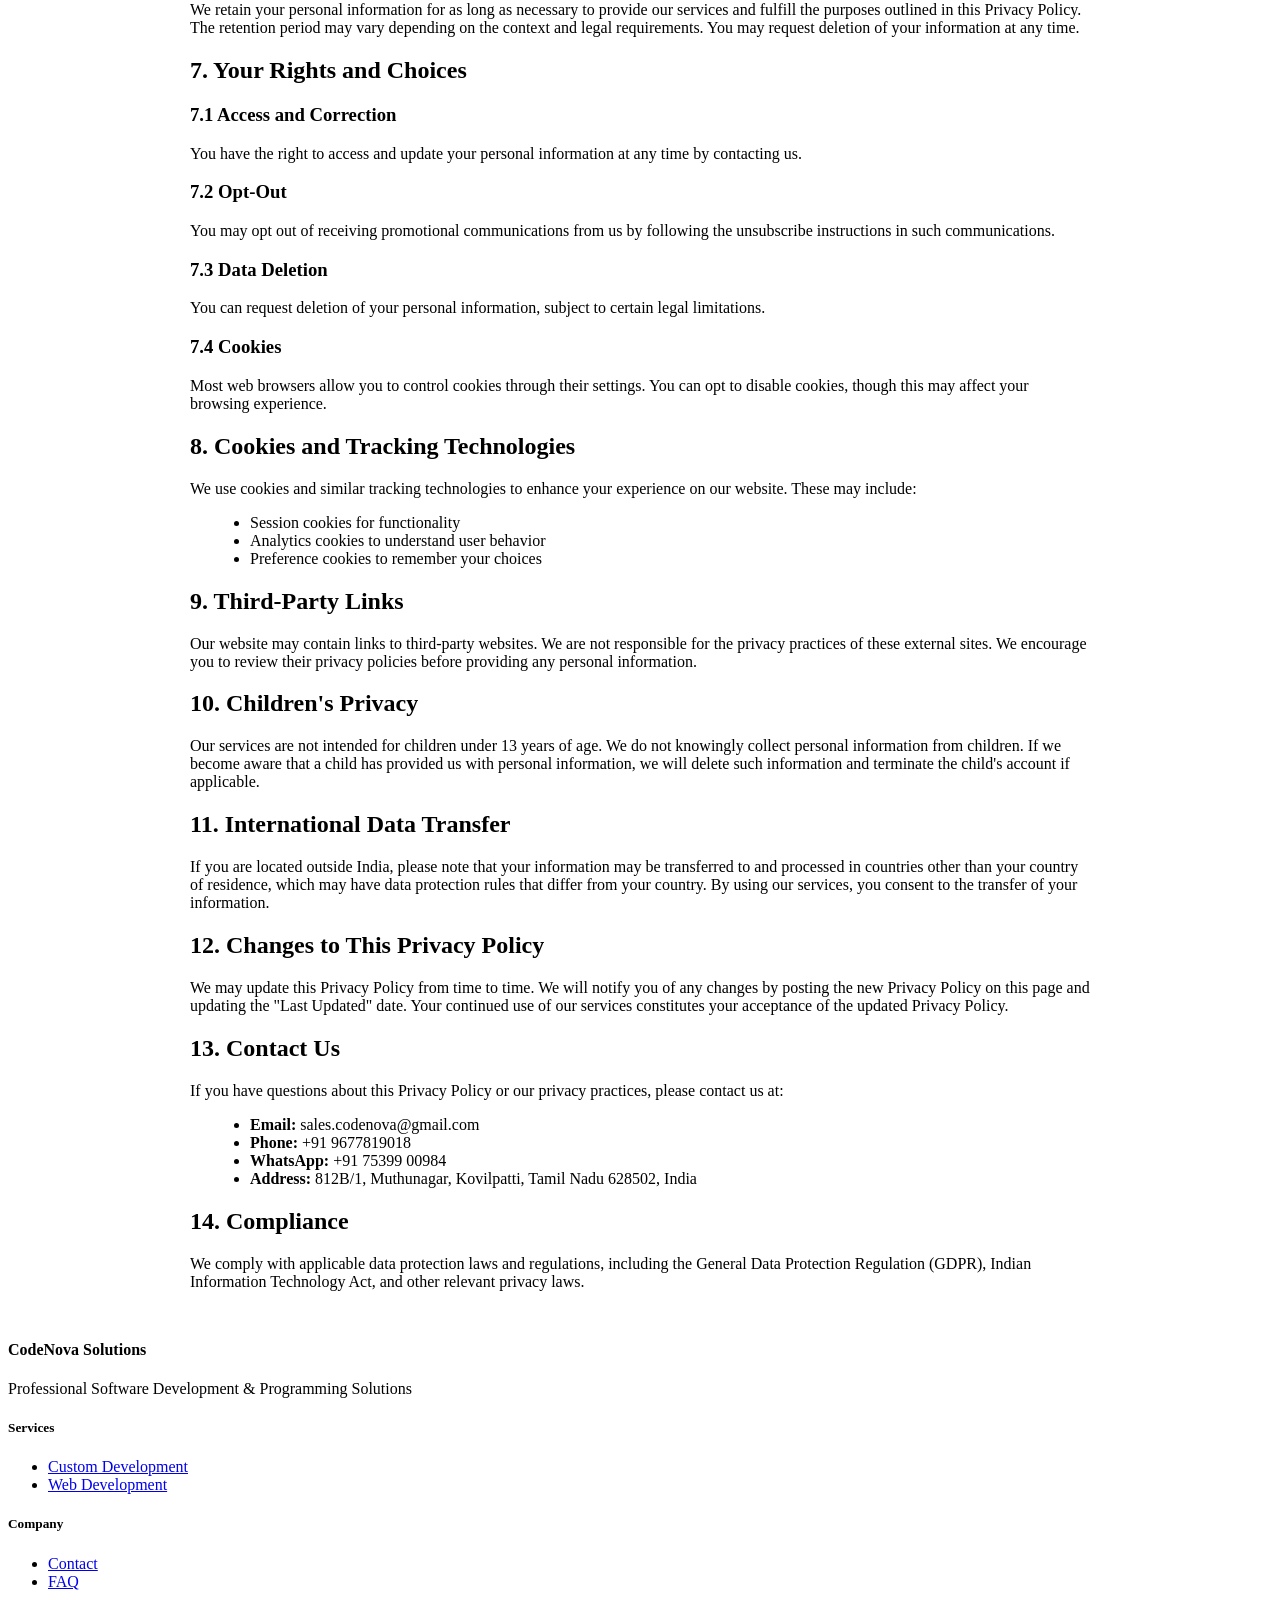
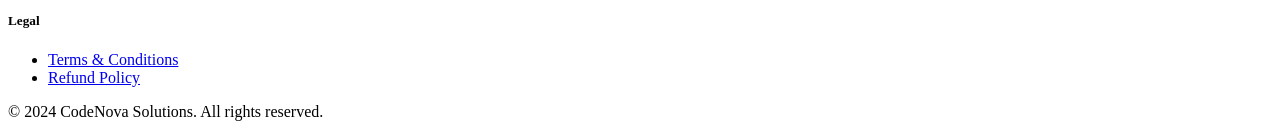
==== commit 15930263: "Rename privacy-1.html to privacy.html" ====
--- a/privacy.html
+++ b/privacy.html
@@ -5,7 +5,7 @@
     <meta name="viewport" content="width=device-width, initial-scale=1.0">
     <meta name="description" content="Privacy Policy for CodeNova Solutions - Professional Software Development Services">
     <meta name="keywords" content="privacy policy, data protection, GDPR, information security">
-    <title>Privacy Policy - CodeNova Solutions</title>
+    <title>Privacy Policy - CodeNova Professional Software Development</title>
     <link rel="icon" type="image/png" href="data:image/svg+xml,<svg xmlns='http://www.w3.org/2000/svg' viewBox='0 0 100 100'><rect fill='%2300d4ff' width='100' height='100'/><text x='50' y='60' font-size='60' font-weight='bold' text-anchor='middle' fill='%230a0e27'>CN</text></svg>">
     <link rel="preconnect" href="https://fonts.googleapis.com">
     <link rel="preconnect" href="https://fonts.gstatic.com" crossorigin>
@@ -44,7 +44,8 @@
 
         <section style="margin-bottom: var(--spacing-3xl);">
             <h2>1. Introduction</h2>
-            <p>CodeNova Solutions ("we," "us," "our," or "Company") is committed to protecting your privacy. This Privacy Policy explains how we collect, use, disclose, and safeguard your information when you visit our website and use our services.</p>
+            <p><strong>CodeNova</strong> ("we," "us," "our," or "Company"), a professional software development company based in Kovilpatti, Tamil Nadu, India, is committed to protecting your privacy. This Privacy Policy explains how we collect, use, disclose, and safeguard your information when you visit our website and use our services.</p>
+            <p><strong>Business Address:</strong> 812B/1, Muthunagar, Kovilpatti, Tamil Nadu 628502, India</p>
         </section>
 
         <section style="margin-bottom: var(--spacing-3xl);">
@@ -163,8 +164,9 @@
             <p>If you have questions about this Privacy Policy or our privacy practices, please contact us at:</p>
             <ul style="margin-left: 20px; color: var(--primary); margin-top: var(--spacing-lg);">
                 <li><strong>Email:</strong> sales.codenova@gmail.com</li>
-                <li><strong>Telegram:</strong> @CodeNova</li>
+                <li><strong>Phone:</strong> +91 9677819018</li>
                 <li><strong>WhatsApp:</strong> +91 75399 00984</li>
+                <li><strong>Address:</strong> 812B/1, Muthunagar, Kovilpatti, Tamil Nadu 628502, India</li>
             </ul>
         </section>
 
